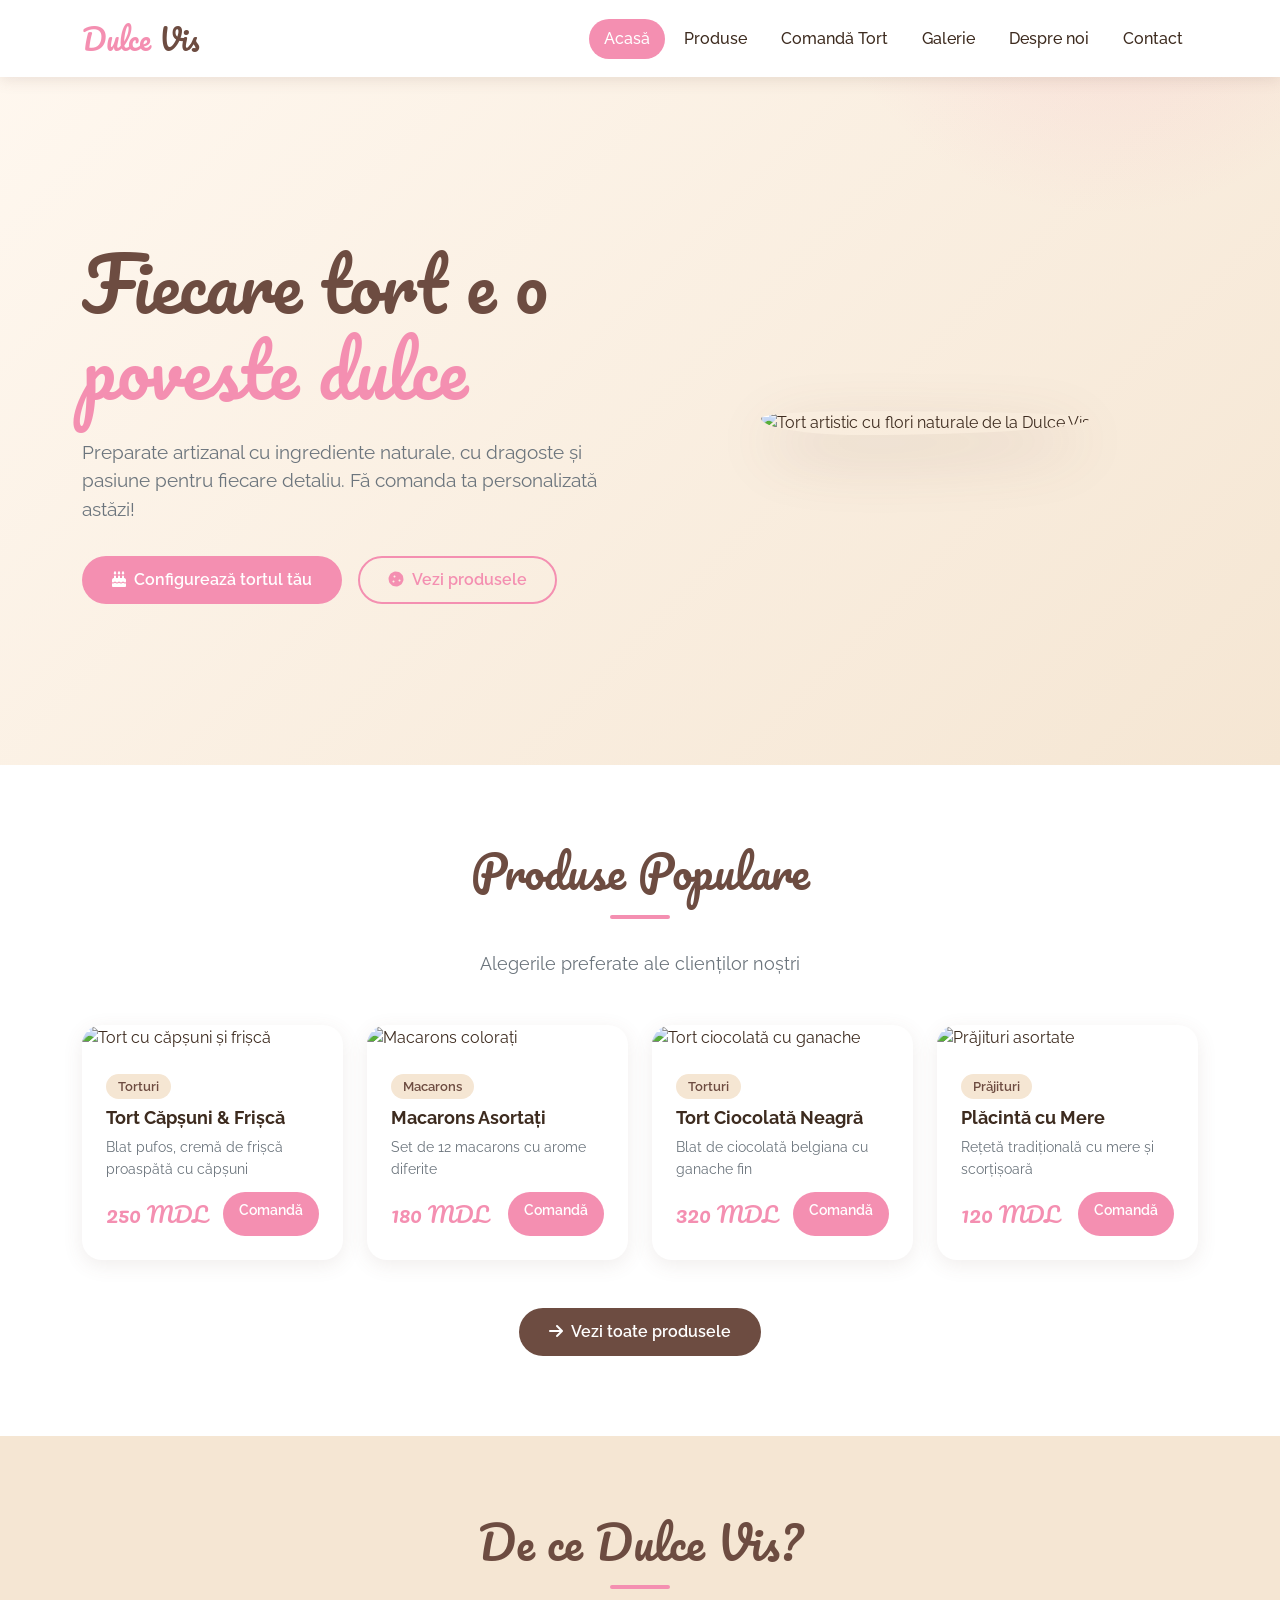
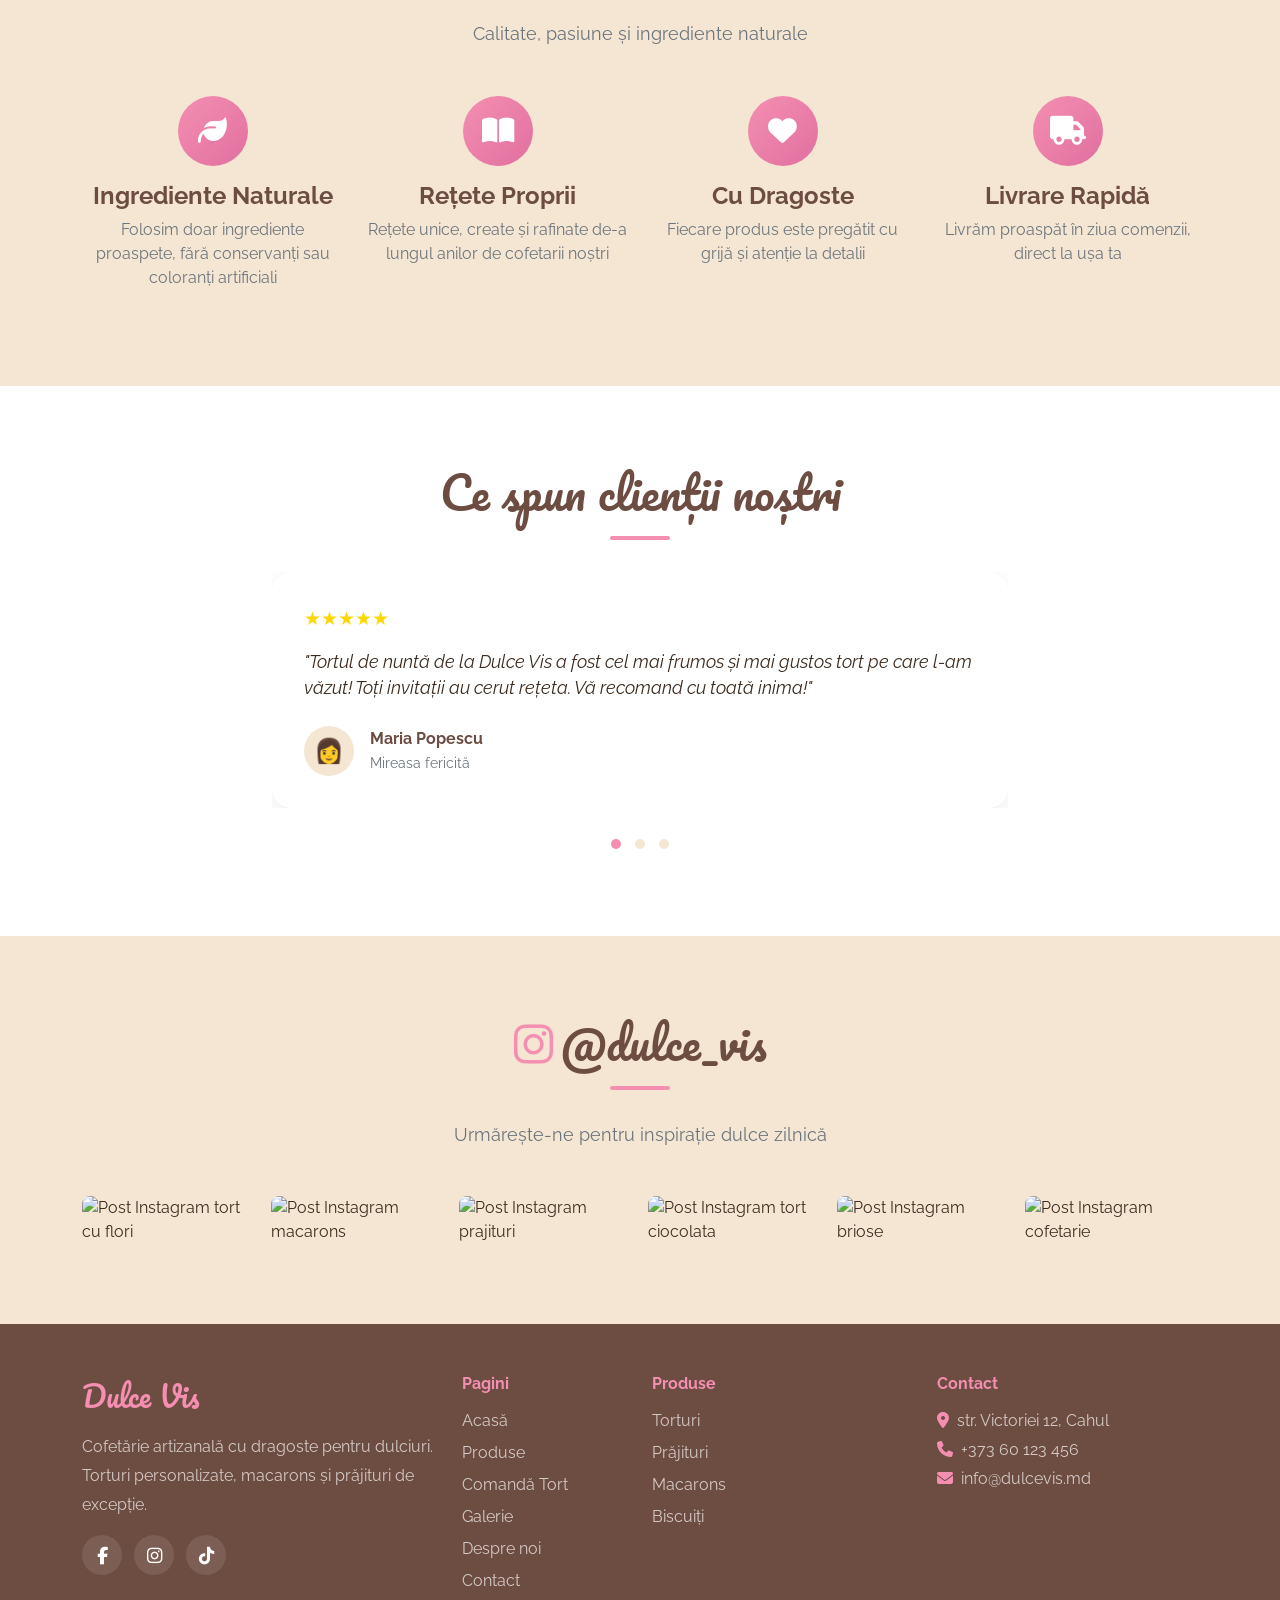
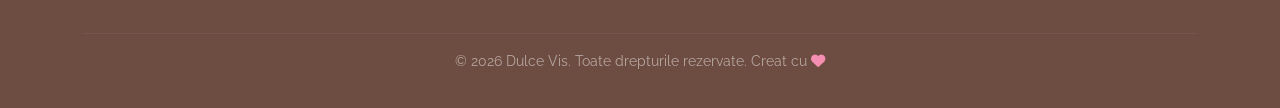
==== index.html @ ac80c75c "Add project files" ====
<!DOCTYPE html>
<html lang="ro">
<head>
  <meta charset="UTF-8">
  <meta name="viewport" content="width=device-width, initial-scale=1.0">
  <title>Dulce Vis – Cofetărie artizanală din inimă</title>
  <meta name="description" content="Dulce Vis – cofetărie artizanală cu torturi personalizate, prăjituri și deserturi delicioase. Comenzi online cu livrare.">
  <link href="https://cdn.jsdelivr.net/npm/bootstrap@5.3.0/dist/css/bootstrap.min.css" rel="stylesheet">
  <link href="https://cdnjs.cloudflare.com/ajax/libs/font-awesome/6.4.0/css/all.min.css" rel="stylesheet">
  <link href="css/style.css" rel="stylesheet">
</head>
<body>

<!-- NAVBAR -->
<nav class="navbar navbar-expand-lg fixed-top">
  <div class="container">
    <a class="navbar-brand" href="index.html">Dulce <span>Vis</span></a>
    <button class="navbar-toggler" type="button" data-bs-toggle="collapse" data-bs-target="#navMenu" aria-label="Meniu">
      <span class="navbar-toggler-icon"></span>
    </button>
    <div class="collapse navbar-collapse" id="navMenu">
      <ul class="navbar-nav ms-auto gap-1">
        <li class="nav-item"><a class="nav-link" href="index.html">Acasă</a></li>
        <li class="nav-item"><a class="nav-link" href="products.html">Produse</a></li>
        <li class="nav-item"><a class="nav-link" href="custom-cake.html">Comandă Tort</a></li>
        <li class="nav-item"><a class="nav-link" href="gallery.html">Galerie</a></li>
        <li class="nav-item"><a class="nav-link" href="about.html">Despre noi</a></li>
        <li class="nav-item"><a class="nav-link" href="contact.html">Contact</a></li>
      </ul>
    </div>
  </div>
</nav>

<!-- HERO -->
<section class="hero" style="padding-top: 80px;">
  <div class="container">
    <div class="row align-items-center">
      <div class="col-lg-6">
        <h1 class="hero-title">Fiecare tort e o <span>poveste dulce</span></h1>
        <p class="hero-subtitle">Preparate artizanal cu ingrediente naturale, cu dragoste și pasiune pentru fiecare detaliu. Fă comanda ta personalizată astăzi!</p>
        <div class="d-flex flex-wrap gap-3">
          <a href="custom-cake.html" class="btn-roz">
            <i class="fas fa-birthday-cake me-2"></i>Configurează tortul tău
          </a>
          <a href="products.html" class="btn-outline-roz">
            <i class="fas fa-cookie me-2"></i>Vezi produsele
          </a>
        </div>
      </div>
      <div class="col-lg-6 text-center mt-5 mt-lg-0">
        <img src="https://images.unsplash.com/photo-1565958011703-44f9829ba187?w=500&q=80" 
             alt="Tort artistic cu flori naturale de la Dulce Vis" 
             class="hero-img">
      </div>
    </div>
  </div>
</section>

<!-- PRODUSE POPULARE -->
<section class="section section-bg">
  <div class="container">
    <div class="text-center">
      <h2 class="section-title">Produse Populare</h2>
      <div class="divider"></div>
      <p class="section-subtitle">Alegerile preferate ale clienților noștri</p>
    </div>
    <div class="row g-4">
      <div class="col-sm-6 col-lg-3">
        <div class="card-produs">
          <img src="https://images.unsplash.com/photo-1606983340126-99ab4feaa64a?w=400&q=80" alt="Tort cu căpșuni și frișcă">
          <div class="card-body">
            <span class="categorie">Torturi</span>
            <h3 style="font-size:1.1rem; font-weight:700; margin-bottom:8px;">Tort Căpșuni & Frișcă</h3>
            <p style="color:var(--gri); font-size:0.9rem; margin-bottom:12px;">Blat pufos, cremă de frișcă proaspătă cu căpșuni</p>
            <div class="d-flex justify-content-between align-items-center">
              <span class="pret">250 MDL</span>
              <a href="custom-cake.html" class="btn-roz" style="padding:8px 16px; font-size:0.85rem;">Comandă</a>
            </div>
          </div>
        </div>
      </div>
      <div class="col-sm-6 col-lg-3">
        <div class="card-produs">
          <img src="https://images.unsplash.com/photo-1558636508-e0db3814bd1d?w=400&q=80" alt="Macarons colorați">
          <div class="card-body">
            <span class="categorie">Macarons</span>
            <h3 style="font-size:1.1rem; font-weight:700; margin-bottom:8px;">Macarons Asortați</h3>
            <p style="color:var(--gri); font-size:0.9rem; margin-bottom:12px;">Set de 12 macarons cu arome diferite</p>
            <div class="d-flex justify-content-between align-items-center">
              <span class="pret">180 MDL</span>
              <a href="products.html" class="btn-roz" style="padding:8px 16px; font-size:0.85rem;">Comandă</a>
            </div>
          </div>
        </div>
      </div>
      <div class="col-sm-6 col-lg-3">
        <div class="card-produs">
          <img src="https://images.unsplash.com/photo-1578985545062-69928b1d9587?w=400&q=80" alt="Tort ciocolată cu ganache">
          <div class="card-body">
            <span class="categorie">Torturi</span>
            <h3 style="font-size:1.1rem; font-weight:700; margin-bottom:8px;">Tort Ciocolată Neagră</h3>
            <p style="color:var(--gri); font-size:0.9rem; margin-bottom:12px;">Blat de ciocolată belgiana cu ganache fin</p>
            <div class="d-flex justify-content-between align-items-center">
              <span class="pret">320 MDL</span>
              <a href="custom-cake.html" class="btn-roz" style="padding:8px 16px; font-size:0.85rem;">Comandă</a>
            </div>
          </div>
        </div>
      </div>
      <div class="col-sm-6 col-lg-3">
        <div class="card-produs">
          <img src="https://images.unsplash.com/photo-1571115177098-24ec42ed204d?w=400&q=80" alt="Prăjituri asortate">
          <div class="card-body">
            <span class="categorie">Prăjituri</span>
            <h3 style="font-size:1.1rem; font-weight:700; margin-bottom:8px;">Plăcintă cu Mere</h3>
            <p style="color:var(--gri); font-size:0.9rem; margin-bottom:12px;">Rețetă tradițională cu mere și scorțișoară</p>
            <div class="d-flex justify-content-between align-items-center">
              <span class="pret">120 MDL</span>
              <a href="products.html" class="btn-roz" style="padding:8px 16px; font-size:0.85rem;">Comandă</a>
            </div>
          </div>
        </div>
      </div>
    </div>
    <div class="text-center mt-5">
      <a href="products.html" class="btn-maro">
        <i class="fas fa-arrow-right me-2"></i>Vezi toate produsele
      </a>
    </div>
  </div>
</section>

<!-- DE CE DULCE VIS -->
<section class="section section-bg2">
  <div class="container">
    <div class="text-center">
      <h2 class="section-title">De ce Dulce Vis?</h2>
      <div class="divider"></div>
      <p class="section-subtitle">Calitate, pasiune și ingrediente naturale</p>
    </div>
    <div class="row g-4 text-center">
      <div class="col-sm-6 col-lg-3">
        <div class="avantaj-icon"><i class="fas fa-leaf"></i></div>
        <h4 style="font-weight:700; color:var(--maro);">Ingrediente Naturale</h4>
        <p style="color:var(--gri);">Folosim doar ingrediente proaspete, fără conservanți sau coloranți artificiali</p>
      </div>
      <div class="col-sm-6 col-lg-3">
        <div class="avantaj-icon"><i class="fas fa-book-open"></i></div>
        <h4 style="font-weight:700; color:var(--maro);">Rețete Proprii</h4>
        <p style="color:var(--gri);">Rețete unice, create și rafinate de-a lungul anilor de cofetarii noștri</p>
      </div>
      <div class="col-sm-6 col-lg-3">
        <div class="avantaj-icon"><i class="fas fa-heart"></i></div>
        <h4 style="font-weight:700; color:var(--maro);">Cu Dragoste</h4>
        <p style="color:var(--gri);">Fiecare produs este pregătit cu grijă și atenție la detalii</p>
      </div>
      <div class="col-sm-6 col-lg-3">
        <div class="avantaj-icon"><i class="fas fa-truck"></i></div>
        <h4 style="font-weight:700; color:var(--maro);">Livrare Rapidă</h4>
        <p style="color:var(--gri);">Livrăm proaspăt în ziua comenzii, direct la ușa ta</p>
      </div>
    </div>
  </div>
</section>

<!-- RECENZII -->
<section class="section section-bg">
  <div class="container">
    <div class="text-center">
      <h2 class="section-title">Ce spun clienții noștri</h2>
      <div class="divider"></div>
    </div>
    <div class="row justify-content-center">
      <div class="col-lg-8">
        <div class="slider-testimoniale">
          <div class="testimonial-card activ">
            <div class="testimonial-stars">★★★★★</div>
            <p style="font-size:1.1rem; font-style:italic; margin-bottom:1.5rem; color:var(--text);">"Tortul de nuntă de la Dulce Vis a fost cel mai frumos și mai gustos tort pe care l-am văzut! Toți invitații au cerut rețeta. Vă recomand cu toată inima!"</p>
            <div class="d-flex align-items-center">
              <div class="testimonial-avatar">👩</div>
              <div>
                <strong style="color:var(--maro);">Maria Popescu</strong><br>
                <small style="color:var(--gri);">Mireasa fericită</small>
              </div>
            </div>
          </div>
          <div class="testimonial-card">
            <div class="testimonial-stars">★★★★★</div>
            <p style="font-size:1.1rem; font-style:italic; margin-bottom:1.5rem; color:var(--text);">"Macarons-urile sunt absolut divine! Le comand în fiecare săptămână. Calitatea este constantă și impecabilă."</p>
            <div class="d-flex align-items-center">
              <div class="testimonial-avatar">👨</div>
              <div>
                <strong style="color:var(--maro);">Alexandru Ionescu</strong><br>
                <small style="color:var(--gri);">Client fidel din 2020</small>
              </div>
            </div>
          </div>
          <div class="testimonial-card">
            <div class="testimonial-stars">★★★★★</div>
            <p style="font-size:1.1rem; font-style:italic; margin-bottom:1.5rem; color:var(--text);">"Am comandat un tort personalizat pentru ziua copilului meu. A ieșit exact cum am visat! Copilul a fost extaziat, iar gustul a fost minunat."</p>
            <div class="d-flex align-items-center">
              <div class="testimonial-avatar">👩</div>
              <div>
                <strong style="color:var(--maro);">Elena Dănilă</strong><br>
                <small style="color:var(--gri);">Mamă mulțumită</small>
              </div>
            </div>
          </div>
        </div>
        <div class="slider-dots">
          <span class="dot activ"></span>
          <span class="dot"></span>
          <span class="dot"></span>
        </div>
      </div>
    </div>
  </div>
</section>

<!-- INSTAGRAM / IMAGINI RECENTE -->
<section class="section section-bg2">
  <div class="container">
    <div class="text-center mb-4">
      <h2 class="section-title"><i class="fab fa-instagram me-2" style="color:var(--roz)"></i>@dulce_vis</h2>
      <div class="divider"></div>
      <p class="section-subtitle">Urmărește-ne pentru inspirație dulce zilnică</p>
    </div>
    <div class="row g-3">
      <div class="col-6 col-md-4 col-lg-2">
        <img src="https://images.unsplash.com/photo-1464349095431-e9a21285b5f3?w=200&q=80" alt="Post Instagram tort cu flori" class="img-fluid rounded-3" style="height:150px; width:100%; object-fit:cover;">
      </div>
      <div class="col-6 col-md-4 col-lg-2">
        <img src="https://images.unsplash.com/photo-1486427944299-d1955d23e34d?w=200&q=80" alt="Post Instagram macarons" class="img-fluid rounded-3" style="height:150px; width:100%; object-fit:cover;">
      </div>
      <div class="col-6 col-md-4 col-lg-2">
        <img src="https://images.unsplash.com/photo-1551024601-bec78aea704b?w=200&q=80" alt="Post Instagram prajituri" class="img-fluid rounded-3" style="height:150px; width:100%; object-fit:cover;">
      </div>
      <div class="col-6 col-md-4 col-lg-2">
        <img src="https://images.unsplash.com/photo-1563729784474-d77dbb933a9e?w=200&q=80" alt="Post Instagram tort ciocolata" class="img-fluid rounded-3" style="height:150px; width:100%; object-fit:cover;">
      </div>
      <div class="col-6 col-md-4 col-lg-2">
        <img src="https://images.unsplash.com/photo-1587668178277-295251f900ce?w=200&q=80" alt="Post Instagram briose" class="img-fluid rounded-3" style="height:150px; width:100%; object-fit:cover;">
      </div>
      <div class="col-6 col-md-4 col-lg-2">
        <img src="https://images.unsplash.com/photo-1556909114-f6e7ad7d3136?w=200&q=80" alt="Post Instagram cofetarie" class="img-fluid rounded-3" style="height:150px; width:100%; object-fit:cover;">
      </div>
    </div>
  </div>
</section>

<!-- FOOTER -->
<footer>
  <div class="container">
    <div class="row g-4 mb-4">
      <div class="col-lg-4">
        <div class="footer-brand mb-3">Dulce Vis</div>
        <p style="color:rgba(255,255,255,0.7); line-height:1.8;">Cofetărie artizanală cu dragoste pentru dulciuri. Torturi personalizate, macarons și prăjituri de excepție.</p>
        <div class="mt-3">
          <a href="#" class="social-icon" aria-label="Facebook"><i class="fab fa-facebook-f"></i></a>
          <a href="#" class="social-icon" aria-label="Instagram"><i class="fab fa-instagram"></i></a>
          <a href="#" class="social-icon" aria-label="TikTok"><i class="fab fa-tiktok"></i></a>
        </div>
      </div>
      <div class="col-sm-6 col-lg-2">
        <h6 style="font-weight:700; margin-bottom:1rem; color:var(--roz);">Pagini</h6>
        <ul style="list-style:none; padding:0;">
          <li class="mb-2"><a href="index.html">Acasă</a></li>
          <li class="mb-2"><a href="products.html">Produse</a></li>
          <li class="mb-2"><a href="custom-cake.html">Comandă Tort</a></li>
          <li class="mb-2"><a href="gallery.html">Galerie</a></li>
          <li class="mb-2"><a href="about.html">Despre noi</a></li>
          <li class="mb-2"><a href="contact.html">Contact</a></li>
        </ul>
      </div>
      <div class="col-sm-6 col-lg-3">
        <h6 style="font-weight:700; margin-bottom:1rem; color:var(--roz);">Produse</h6>
        <ul style="list-style:none; padding:0;">
          <li class="mb-2"><a href="products.html">Torturi</a></li>
          <li class="mb-2"><a href="products.html">Prăjituri</a></li>
          <li class="mb-2"><a href="products.html">Macarons</a></li>
          <li class="mb-2"><a href="products.html">Biscuiți</a></li>
        </ul>
      </div>
      <div class="col-lg-3">
        <h6 style="font-weight:700; margin-bottom:1rem; color:var(--roz);">Contact</h6>
        <p style="color:rgba(255,255,255,0.7);">
          <i class="fas fa-map-marker-alt me-2" style="color:var(--roz)"></i>str. Victoriei 12, Cahul<br>
          <i class="fas fa-phone me-2 mt-2" style="color:var(--roz)"></i>+373 60 123 456<br>
          <i class="fas fa-envelope me-2 mt-2" style="color:var(--roz)"></i>info@dulcevis.md
        </p>
      </div>
    </div>
    <hr style="border-color:rgba(255,255,255,0.2);">
    <p class="text-center" style="color:rgba(255,255,255,0.5); font-size:0.9rem;">
      © 2026 Dulce Vis. Toate drepturile rezervate. Creat cu <i class="fas fa-heart" style="color:var(--roz)"></i>
    </p>
  </div>
</footer>

<button id="backToTop" aria-label="Înapoi sus"><i class="fas fa-chevron-up"></i></button>

<script src="https://cdn.jsdelivr.net/npm/bootstrap@5.3.0/dist/js/bootstrap.bundle.min.js" defer></script>
<script src="js/main.js" defer></script>
</body>
</html>
---- css/style.css ----
/* ===== DULCE VIS - Stiluri principale ===== */
@import url('https://fonts.googleapis.com/css2?family=Pacifico&family=Raleway:wght@300;400;500;600;700&display=swap');

:root {
  --roz: #F48FB1;
  --roz-inchis: #e16fa0;
  --maro: #6D4C41;
  --crem: #FFF8F0;
  --crem-inchis: #F5E6D3;
  --text: #3D2B1F;
  --alb: #ffffff;
  --gri: #6c757d;
}

* { margin: 0; padding: 0; box-sizing: border-box; }

html { scroll-behavior: smooth; }

body {
  font-family: 'Raleway', sans-serif;
  background: var(--crem);
  color: var(--text);
  font-size: 16px;
}

/* ===== NAVBAR ===== */
.navbar {
  background: var(--alb) !important;
  box-shadow: 0 2px 15px rgba(109,76,65,0.15);
  padding: 12px 0;
}

.navbar-brand {
  font-family: 'Pacifico', cursive;
  font-size: 1.8rem;
  color: var(--roz) !important;
}

.navbar-brand span { color: var(--maro); }

.nav-link {
  font-weight: 500;
  color: var(--text) !important;
  padding: 8px 15px !important;
  border-radius: 20px;
  transition: all 0.3s;
}

.nav-link:hover, .nav-link.active {
  background: var(--roz);
  color: var(--alb) !important;
}

.navbar-toggler { border-color: var(--roz); }
.navbar-toggler-icon { background-image: url("data:image/svg+xml,%3csvg xmlns='http://www.w3.org/2000/svg' viewBox='0 0 30 30'%3e%3cpath stroke='%23F48FB1' stroke-linecap='round' stroke-miterlimit='10' stroke-width='2' d='M4 7h22M4 15h22M4 23h22'/%3e%3c/svg%3e"); }

/* ===== HERO ===== */
.hero {
  background: linear-gradient(135deg, var(--crem) 0%, var(--crem-inchis) 100%);
  min-height: 85vh;
  display: flex;
  align-items: center;
  position: relative;
  overflow: hidden;
}

.hero::before {
  content: '';
  position: absolute;
  top: -50%;
  right: -10%;
  width: 600px;
  height: 600px;
  background: radial-gradient(circle, rgba(244,143,177,0.2) 0%, transparent 70%);
  border-radius: 50%;
}

.hero-title {
  font-family: 'Pacifico', cursive;
  font-size: clamp(2.5rem, 6vw, 4.5rem);
  color: var(--maro);
  line-height: 1.2;
}

.hero-title span { color: var(--roz); }

.hero-subtitle {
  font-size: 1.2rem;
  color: var(--gri);
  margin: 1.5rem 0 2rem;
  font-weight: 400;
}

.hero-img {
  width: 100%;
  max-width: 500px;
  border-radius: 30% 70% 70% 30% / 30% 30% 70% 70%;
  box-shadow: 0 20px 60px rgba(109,76,65,0.2);
  object-fit: cover;
  height: 420px;
}

/* ===== BUTOANE ===== */
.btn-roz {
  background: var(--roz);
  color: var(--alb);
  border: none;
  padding: 12px 30px;
  border-radius: 30px;
  font-weight: 600;
  font-size: 1rem;
  transition: all 0.3s;
  display: inline-block;
  text-decoration: none;
  min-width: 44px;
  min-height: 44px;
}

.btn-roz:hover {
  background: var(--roz-inchis);
  color: var(--alb);
  transform: translateY(-2px);
  box-shadow: 0 8px 25px rgba(244,143,177,0.4);
}

.btn-maro {
  background: var(--maro);
  color: var(--alb);
  border: none;
  padding: 12px 30px;
  border-radius: 30px;
  font-weight: 600;
  transition: all 0.3s;
  display: inline-block;
  text-decoration: none;
  min-width: 44px;
  min-height: 44px;
}

.btn-maro:hover {
  background: #5D3F35;
  color: var(--alb);
  transform: translateY(-2px);
}

.btn-outline-roz {
  border: 2px solid var(--roz);
  color: var(--roz);
  background: transparent;
  padding: 10px 28px;
  border-radius: 30px;
  font-weight: 600;
  transition: all 0.3s;
  display: inline-block;
  text-decoration: none;
  min-width: 44px;
  min-height: 44px;
}

.btn-outline-roz:hover {
  background: var(--roz);
  color: var(--alb);
}

/* ===== SECTIUNI ===== */
.section { padding: 80px 0; }
.section-bg { background: var(--alb); }
.section-bg2 { background: var(--crem-inchis); }

.section-title {
  font-family: 'Pacifico', cursive;
  font-size: clamp(1.8rem, 4vw, 2.8rem);
  color: var(--maro);
  margin-bottom: 1rem;
}

.section-subtitle {
  color: var(--gri);
  font-size: 1.1rem;
  margin-bottom: 3rem;
}

.divider {
  width: 60px;
  height: 4px;
  background: var(--roz);
  border-radius: 2px;
  margin: 1rem auto 2rem;
}

/* ===== CARDURI PRODUSE ===== */
.card-produs {
  background: var(--alb);
  border-radius: 20px;
  overflow: hidden;
  box-shadow: 0 5px 20px rgba(109,76,65,0.1);
  transition: all 0.3s;
  height: 100%;
}

.card-produs:hover {
  transform: translateY(-8px);
  box-shadow: 0 15px 40px rgba(109,76,65,0.2);
}

.card-produs img {
  width: 100%;
  height: 220px;
  object-fit: cover;
}

.card-produs .card-body { padding: 1.5rem; }

.card-produs .pret {
  font-family: 'Pacifico', cursive;
  font-size: 1.4rem;
  color: var(--roz);
}

.card-produs .categorie {
  display: inline-block;
  background: var(--crem-inchis);
  color: var(--maro);
  padding: 3px 12px;
  border-radius: 20px;
  font-size: 0.8rem;
  font-weight: 600;
  margin-bottom: 8px;
}

/* ===== AVANTAJE ===== */
.avantaj-icon {
  width: 70px;
  height: 70px;
  background: linear-gradient(135deg, var(--roz), var(--roz-inchis));
  border-radius: 50%;
  display: flex;
  align-items: center;
  justify-content: center;
  font-size: 1.8rem;
  color: var(--alb);
  margin: 0 auto 1rem;
}

/* ===== TESTIMONIALE SLIDER ===== */
.slider-testimoniale { position: relative; overflow: hidden; }

.testimonial-card {
  background: var(--alb);
  border-radius: 20px;
  padding: 2rem;
  box-shadow: 0 5px 20px rgba(109,76,65,0.1);
  display: none;
}

.testimonial-card.activ { display: block; animation: fadeIn 0.5s ease; }

@keyframes fadeIn { from { opacity: 0; transform: translateY(10px); } to { opacity: 1; transform: translateY(0); } }

.testimonial-stars { color: #FFD700; font-size: 1.2rem; margin-bottom: 1rem; }

.testimonial-avatar {
  width: 50px;
  height: 50px;
  border-radius: 50%;
  background: var(--crem-inchis);
  display: flex;
  align-items: center;
  justify-content: center;
  font-size: 1.5rem;
  margin-right: 1rem;
}

.slider-dots { text-align: center; margin-top: 1.5rem; }

.dot {
  display: inline-block;
  width: 10px;
  height: 10px;
  border-radius: 50%;
  background: var(--crem-inchis);
  margin: 0 5px;
  cursor: pointer;
  transition: background 0.3s;
}

.dot.activ { background: var(--roz); }

/* ===== FOOTER ===== */
footer {
  background: var(--maro);
  color: var(--alb);
  padding: 50px 0 20px;
}

footer a { color: rgba(255,255,255,0.7); text-decoration: none; transition: color 0.3s; }
footer a:hover { color: var(--roz); }

.footer-brand {
  font-family: 'Pacifico', cursive;
  font-size: 1.8rem;
  color: var(--roz);
}

.social-icon {
  display: inline-flex;
  align-items: center;
  justify-content: center;
  width: 40px;
  height: 40px;
  border-radius: 50%;
  background: rgba(255,255,255,0.1);
  color: var(--alb);
  font-size: 1.1rem;
  margin-right: 8px;
  transition: all 0.3s;
  text-decoration: none;
}

.social-icon:hover { background: var(--roz); color: var(--alb); }

/* ===== BACK TO TOP ===== */
#backToTop {
  position: fixed;
  bottom: 30px;
  right: 30px;
  width: 50px;
  height: 50px;
  background: var(--roz);
  color: var(--alb);
  border: none;
  border-radius: 50%;
  font-size: 1.2rem;
  cursor: pointer;
  display: none;
  z-index: 1000;
  transition: all 0.3s;
  box-shadow: 0 5px 15px rgba(244,143,177,0.4);
}

#backToTop:hover { background: var(--roz-inchis); transform: translateY(-3px); }
#backToTop.vizibil { display: flex; align-items: center; justify-content: center; }

/* ===== FILTRU PRODUSE ===== */
.filtru-btn {
  background: var(--crem-inchis);
  color: var(--text);
  border: none;
  padding: 8px 20px;
  border-radius: 25px;
  font-weight: 600;
  cursor: pointer;
  transition: all 0.3s;
  font-family: 'Raleway', sans-serif;
  font-size: 0.9rem;
  min-height: 44px;
}

.filtru-btn:hover, .filtru-btn.activ {
  background: var(--roz);
  color: var(--alb);
}

/* ===== CONFIGURATOR TORT ===== */
.config-optiune {
  border: 2px solid var(--crem-inchis);
  border-radius: 12px;
  padding: 12px 18px;
  cursor: pointer;
  transition: all 0.3s;
  background: var(--alb);
  font-weight: 500;
}

.config-optiune:hover { border-color: var(--roz); }
.config-optiune.selectat { border-color: var(--roz); background: rgba(244,143,177,0.1); color: var(--maro); }

.pret-total-box {
  background: linear-gradient(135deg, var(--maro), #8D6E63);
  color: var(--alb);
  border-radius: 20px;
  padding: 2rem;
  text-align: center;
}

.pret-total-num {
  font-family: 'Pacifico', cursive;
  font-size: 3rem;
  color: var(--roz);
}

/* ===== GALERIE ===== */
.galerie-grid {
  columns: 3;
  column-gap: 15px;
}

.galerie-item {
  break-inside: avoid;
  margin-bottom: 15px;
  border-radius: 12px;
  overflow: hidden;
  cursor: pointer;
  position: relative;
}

.galerie-item img {
  width: 100%;
  display: block;
  transition: transform 0.3s;
}

.galerie-item:hover img { transform: scale(1.05); }

.galerie-overlay {
  position: absolute;
  inset: 0;
  background: rgba(109,76,65,0.5);
  display: flex;
  align-items: center;
  justify-content: center;
  opacity: 0;
  transition: opacity 0.3s;
}

.galerie-item:hover .galerie-overlay { opacity: 1; }

/* ===== LIGHTBOX ===== */
.lightbox {
  display: none;
  position: fixed;
  inset: 0;
  background: rgba(0,0,0,0.9);
  z-index: 9999;
  align-items: center;
  justify-content: center;
}

.lightbox.activ { display: flex; }
.lightbox img { max-width: 90vw; max-height: 90vh; border-radius: 8px; }
.lightbox-close {
  position: absolute;
  top: 20px;
  right: 30px;
  color: var(--alb);
  font-size: 2rem;
  cursor: pointer;
  background: none;
  border: none;
}

/* ===== COUNTER ANIMAT ===== */
.counter-box {
  text-align: center;
  padding: 2rem;
  background: var(--alb);
  border-radius: 20px;
  box-shadow: 0 5px 20px rgba(109,76,65,0.1);
}

.counter-num {
  font-family: 'Pacifico', cursive;
  font-size: 3rem;
  color: var(--roz);
  display: block;
}

/* ===== FORMULAR ===== */
.form-control, .form-select {
  border: 2px solid var(--crem-inchis);
  border-radius: 12px;
  padding: 12px 16px;
  font-family: 'Raleway', sans-serif;
  font-size: 1rem;
  transition: border-color 0.3s;
  background: var(--alb);
}

.form-control:focus, .form-select:focus {
  border-color: var(--roz);
  box-shadow: 0 0 0 3px rgba(244,143,177,0.2);
}

.form-control.is-invalid { border-color: #dc3545; }
.form-control.is-valid { border-color: #198754; }

.form-label { font-weight: 600; color: var(--maro); margin-bottom: 6px; }

/* ===== ECHIPA ===== */
.echipa-card {
  background: var(--alb);
  border-radius: 20px;
  padding: 2rem;
  text-align: center;
  box-shadow: 0 5px 20px rgba(109,76,65,0.1);
  transition: transform 0.3s;
}

.echipa-card:hover { transform: translateY(-5px); }

.echipa-avatar {
  width: 100px;
  height: 100px;
  border-radius: 50%;
  background: linear-gradient(135deg, var(--roz), var(--maro));
  display: flex;
  align-items: center;
  justify-content: center;
  font-size: 2.5rem;
  margin: 0 auto 1rem;
}

/* ===== PAS PROCES ===== */
.pas {
  display: flex;
  gap: 1.5rem;
  align-items: flex-start;
  margin-bottom: 2rem;
}

.pas-num {
  min-width: 50px;
  height: 50px;
  background: var(--roz);
  color: var(--alb);
  border-radius: 50%;
  display: flex;
  align-items: center;
  justify-content: center;
  font-family: 'Pacifico', cursive;
  font-size: 1.2rem;
  flex-shrink: 0;
}

/* ===== HARTA ===== */
.harta-container {
  border-radius: 20px;
  overflow: hidden;
  box-shadow: 0 5px 20px rgba(109,76,65,0.1);
  height: 350px;
}

.harta-container iframe { width: 100%; height: 100%; border: none; }

/* ===== PAGE HEADER ===== */
.page-header {
  background: linear-gradient(135deg, var(--maro), #8D6E63);
  color: var(--alb);
  padding: 80px 0 50px;
  text-align: center;
}

.page-header h1 {
  font-family: 'Pacifico', cursive;
  font-size: clamp(2rem, 5vw, 3.5rem);
  color: var(--alb);
}

.page-header p { color: rgba(255,255,255,0.8); font-size: 1.1rem; }

/* ===== ALERTE ===== */
.alerta-succes {
  background: rgba(25,135,84,0.1);
  border: 2px solid #198754;
  border-radius: 12px;
  padding: 1.5rem;
  color: #198754;
  font-weight: 600;
  text-align: center;
  display: none;
}

/* ===== RESPONSIVE ===== */
@media (max-width: 767px) {
  .hero { min-height: auto; padding: 100px 0 60px; }
  .hero-img { height: 280px; margin-top: 2rem; }
  .galerie-grid { columns: 2; }
  .section { padding: 50px 0; }
}

@media (min-width: 768px) and (max-width: 1199px) {
  .galerie-grid { columns: 2; }
}

@media (min-width: 1200px) {
  .galerie-grid { columns: 3; }
}
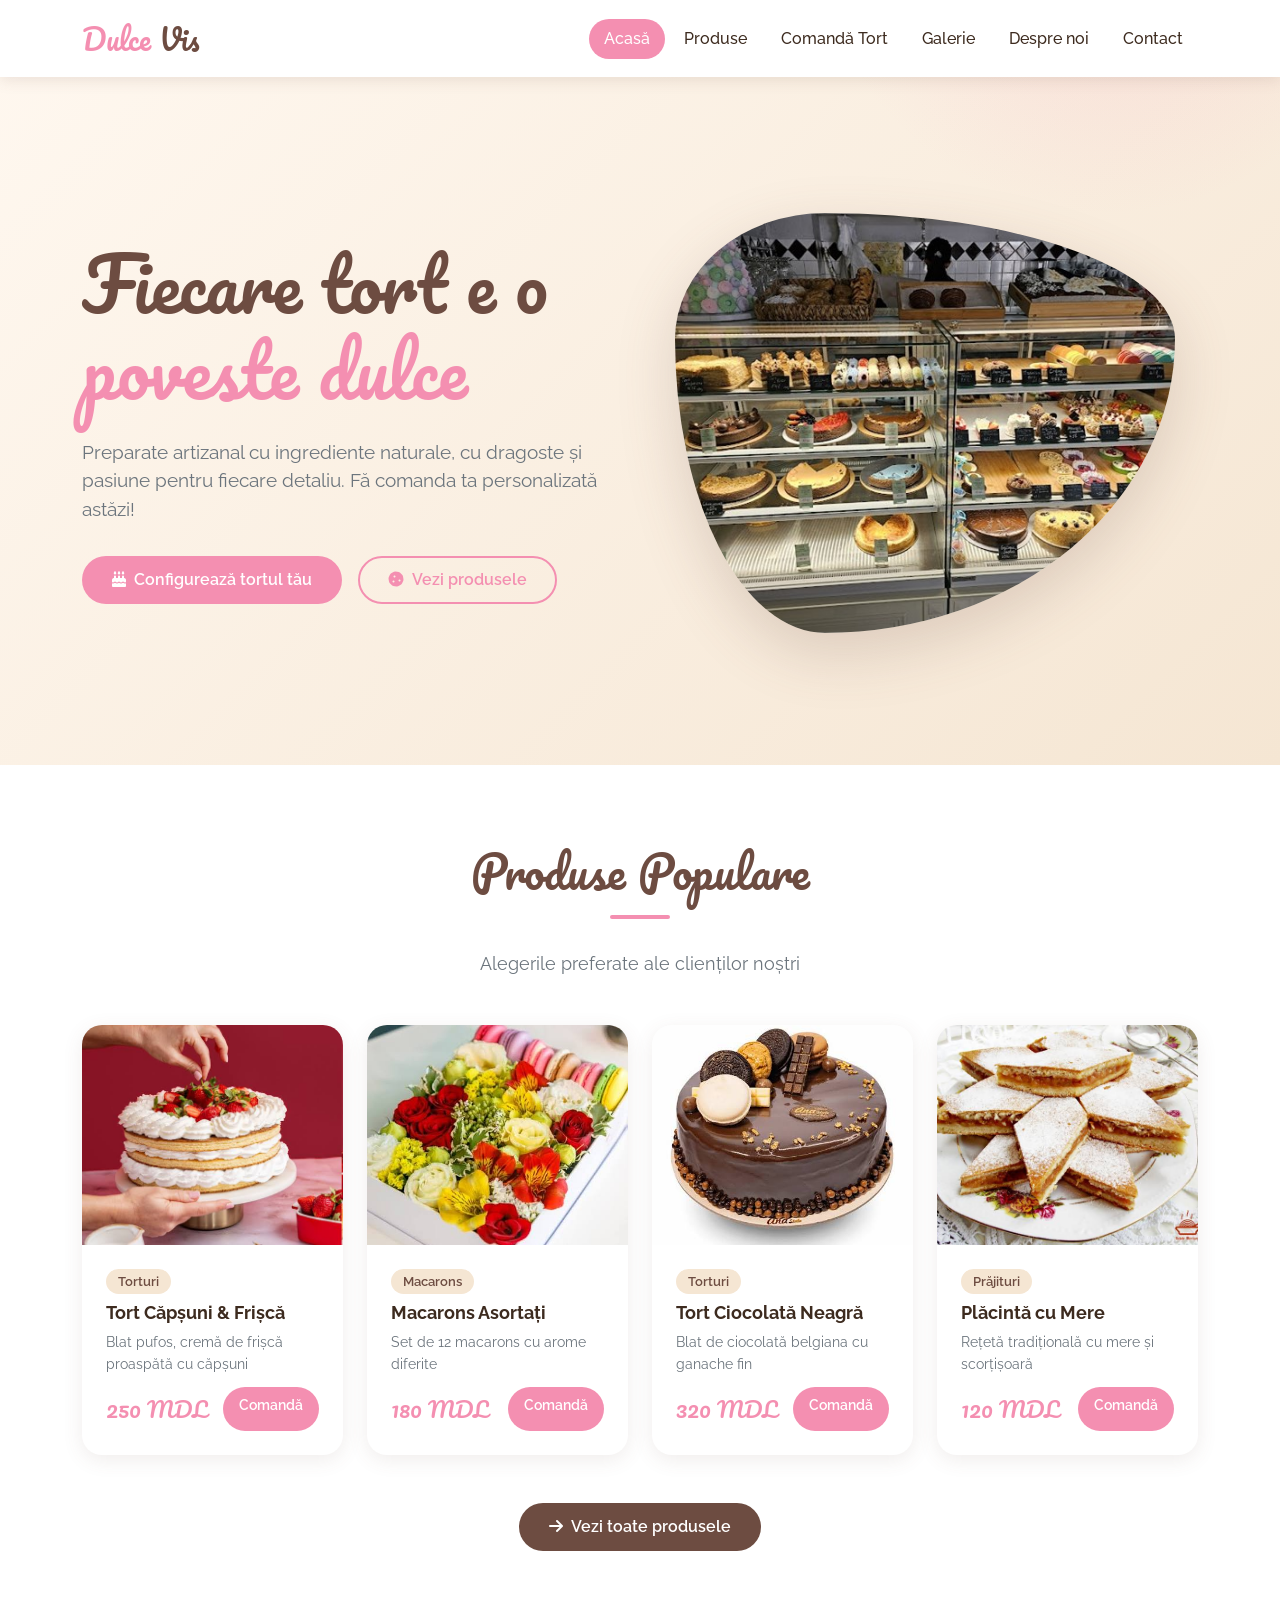
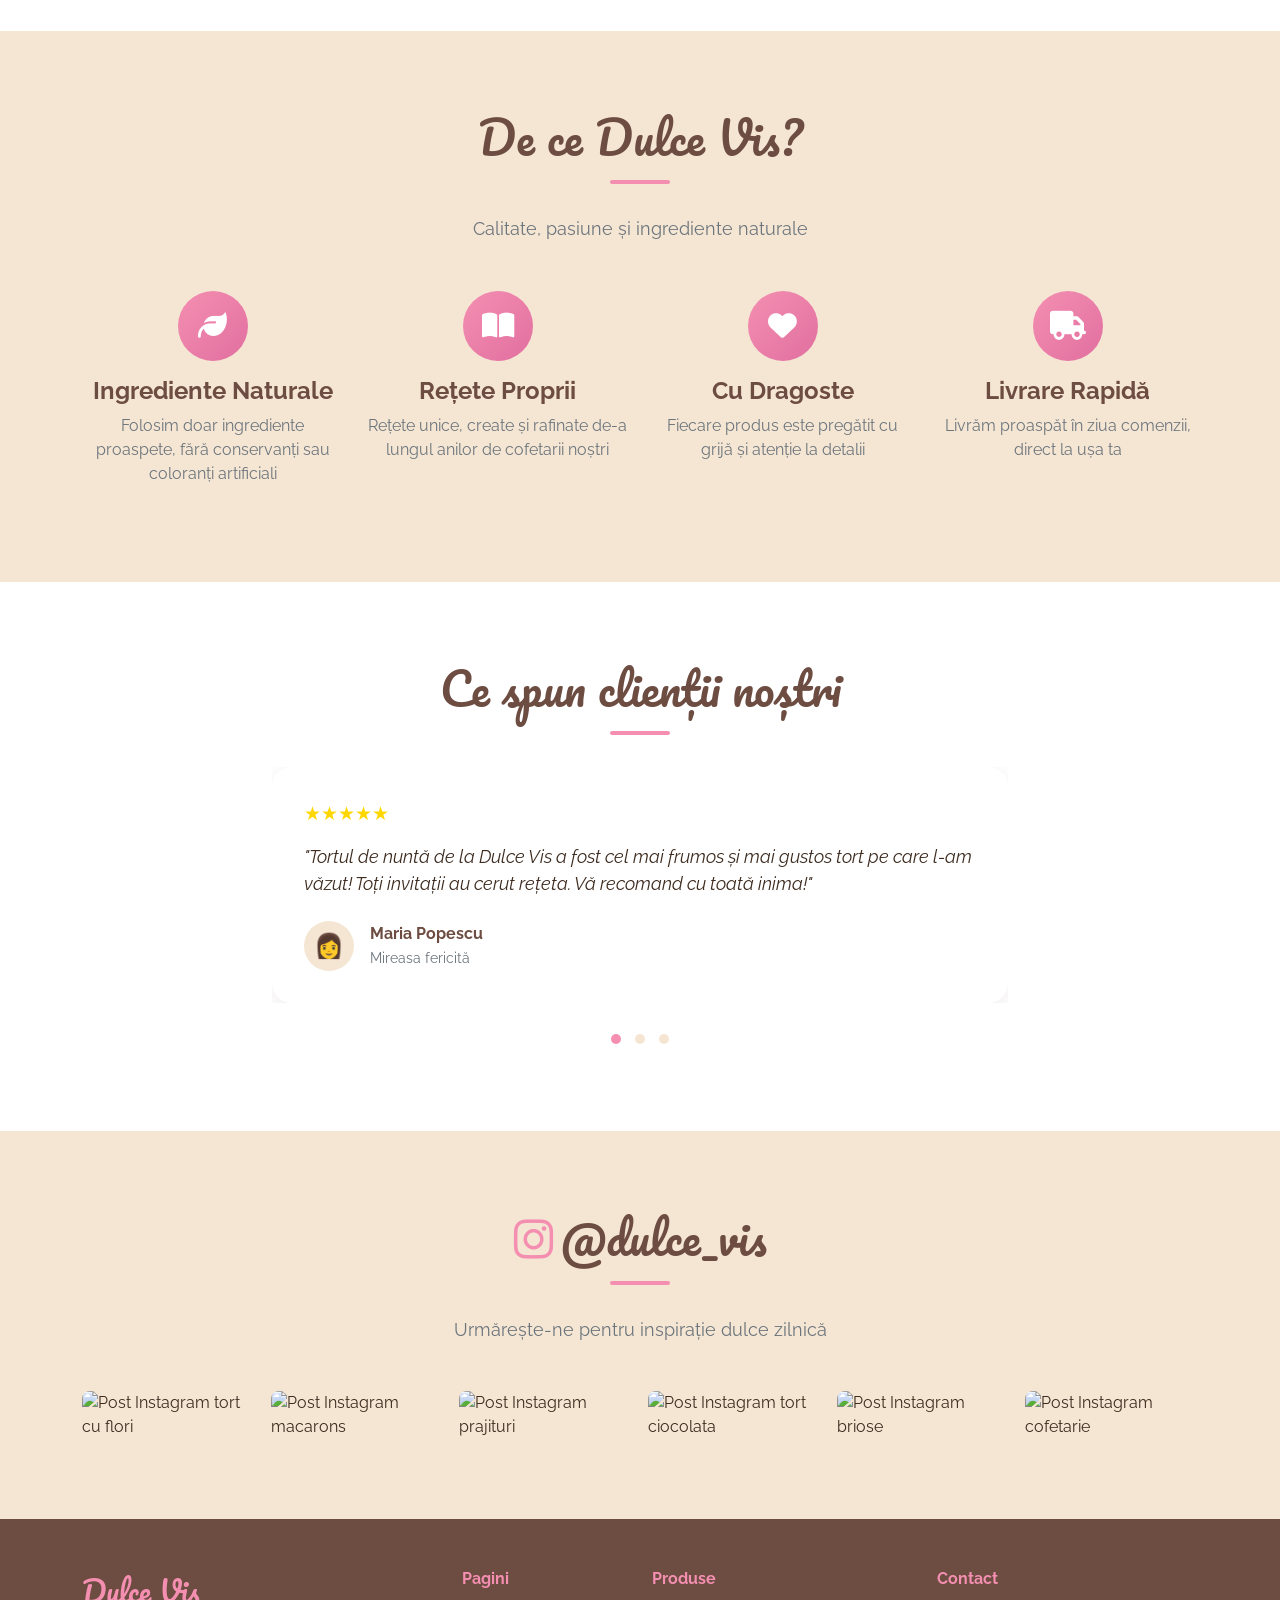
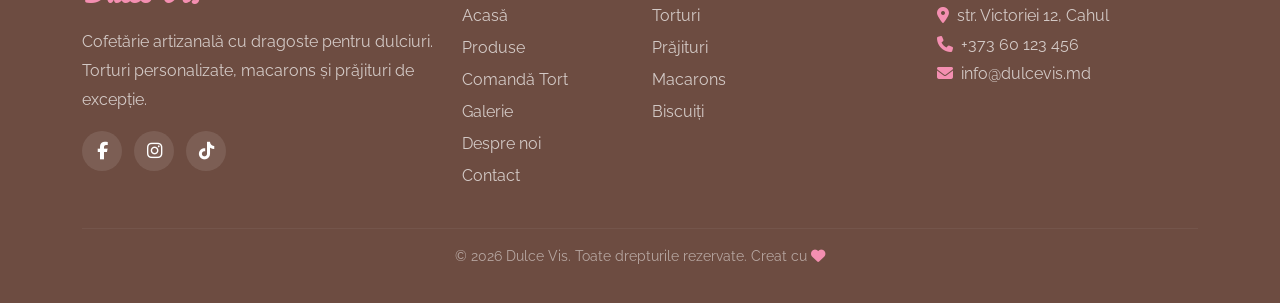
==== commit 9d617d94: "imagine" ====
--- a/index.html
+++ b/index.html
@@ -48,7 +48,7 @@
         </div>
       </div>
       <div class="col-lg-6 text-center mt-5 mt-lg-0">
-        <img src="https://images.unsplash.com/photo-1565958011703-44f9829ba187?w=500&q=80" 
+        <img src="./img/dulce_vis.jpg" 
              alt="Tort artistic cu flori naturale de la Dulce Vis" 
              class="hero-img">
       </div>
@@ -67,7 +67,7 @@
     <div class="row g-4">
       <div class="col-sm-6 col-lg-3">
         <div class="card-produs">
-          <img src="https://images.unsplash.com/photo-1606983340126-99ab4feaa64a?w=400&q=80" alt="Tort cu căpșuni și frișcă">
+          <img src="./img/capsuni_si_frisca.jpg" alt="Tort cu căpșuni și frișcă">
           <div class="card-body">
             <span class="categorie">Torturi</span>
             <h3 style="font-size:1.1rem; font-weight:700; margin-bottom:8px;">Tort Căpșuni & Frișcă</h3>
@@ -81,7 +81,7 @@
       </div>
       <div class="col-sm-6 col-lg-3">
         <div class="card-produs">
-          <img src="https://images.unsplash.com/photo-1558636508-e0db3814bd1d?w=400&q=80" alt="Macarons colorați">
+          <img src="./img/macarons_asortati.jpg" alt="Macarons asortați">
           <div class="card-body">
             <span class="categorie">Macarons</span>
             <h3 style="font-size:1.1rem; font-weight:700; margin-bottom:8px;">Macarons Asortați</h3>
@@ -95,7 +95,7 @@
       </div>
       <div class="col-sm-6 col-lg-3">
         <div class="card-produs">
-          <img src="https://images.unsplash.com/photo-1578985545062-69928b1d9587?w=400&q=80" alt="Tort ciocolată cu ganache">
+          <img src="./img/ciocolata_neagra.jpg" alt="Tort ciocolată neagră">
           <div class="card-body">
             <span class="categorie">Torturi</span>
             <h3 style="font-size:1.1rem; font-weight:700; margin-bottom:8px;">Tort Ciocolată Neagră</h3>
@@ -109,7 +109,7 @@
       </div>
       <div class="col-sm-6 col-lg-3">
         <div class="card-produs">
-          <img src="https://images.unsplash.com/photo-1571115177098-24ec42ed204d?w=400&q=80" alt="Prăjituri asortate">
+          <img src="./img/placinta_cu_mere.jpg" alt="Plăcintă cu mere">
           <div class="card-body">
             <span class="categorie">Prăjituri</span>
             <h3 style="font-size:1.1rem; font-weight:700; margin-bottom:8px;">Plăcintă cu Mere</h3>
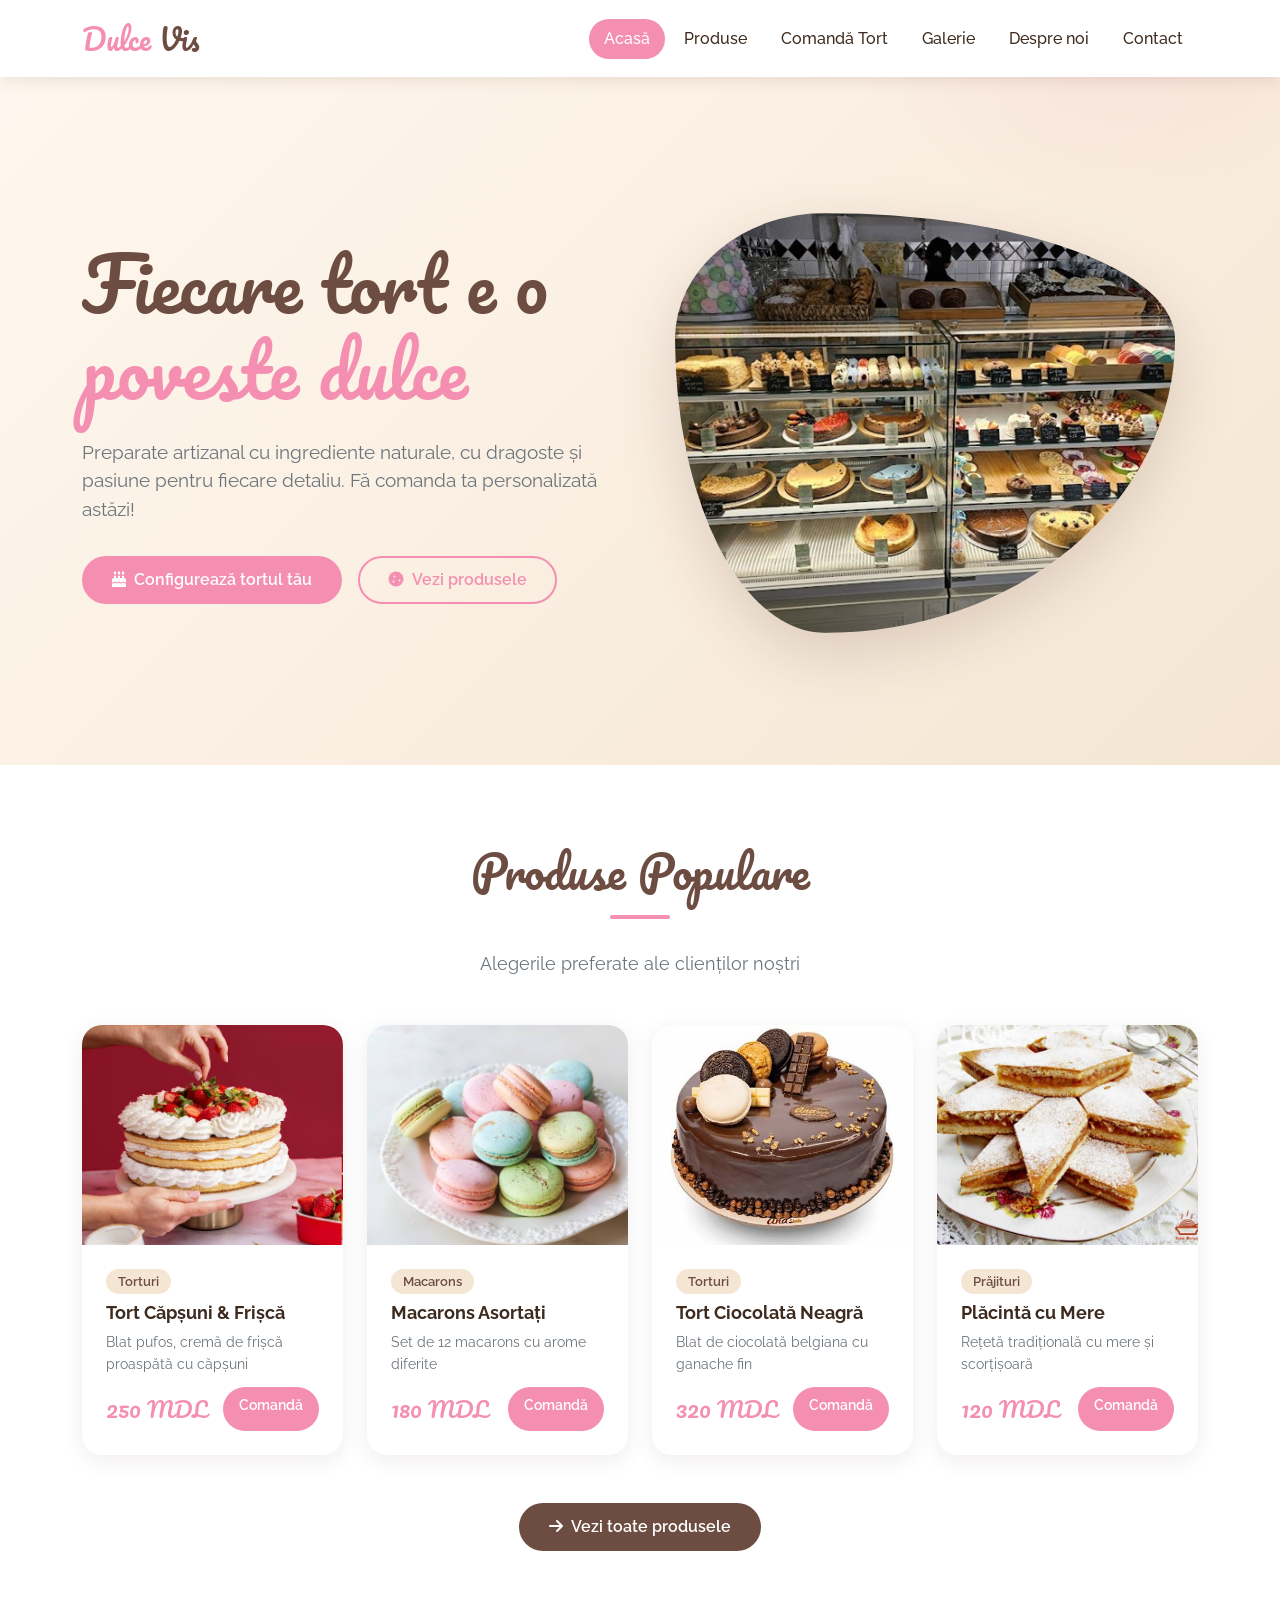
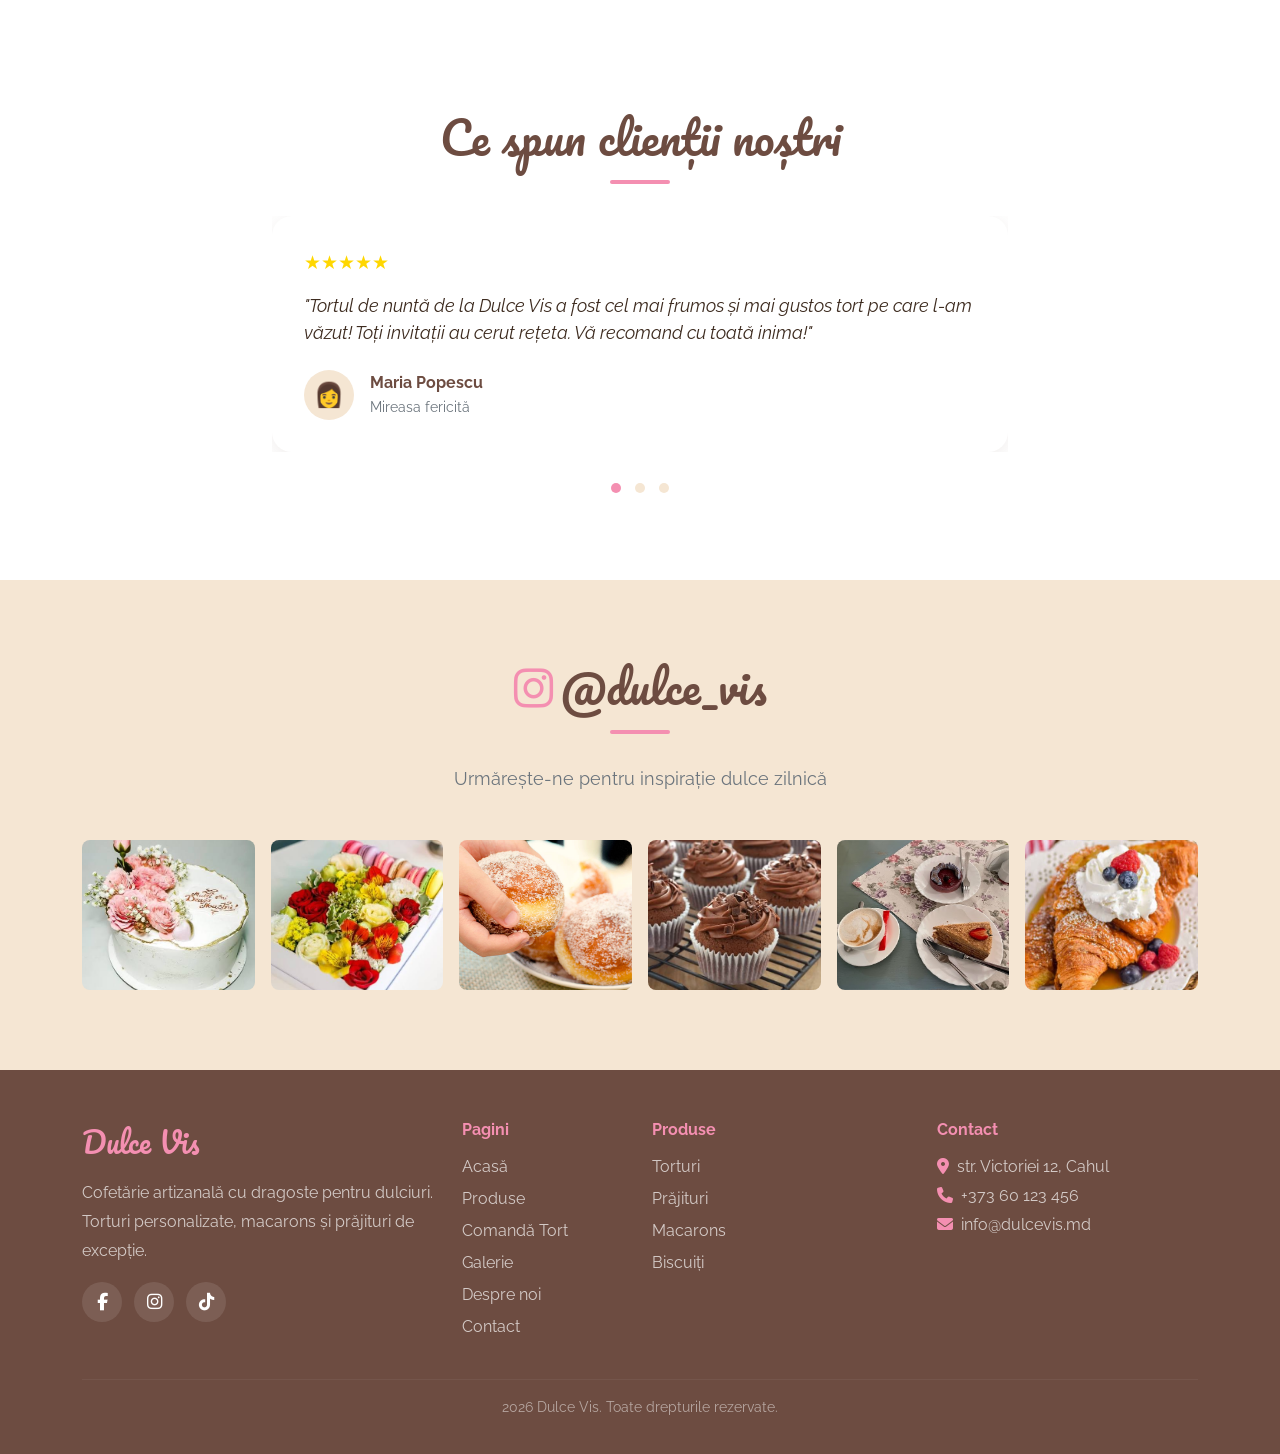
==== commit 045d8d77: "a" ====
--- a/index.html
+++ b/index.html
@@ -130,39 +130,6 @@
   </div>
 </section>
 
-<!-- DE CE DULCE VIS -->
-<section class="section section-bg2">
-  <div class="container">
-    <div class="text-center">
-      <h2 class="section-title">De ce Dulce Vis?</h2>
-      <div class="divider"></div>
-      <p class="section-subtitle">Calitate, pasiune și ingrediente naturale</p>
-    </div>
-    <div class="row g-4 text-center">
-      <div class="col-sm-6 col-lg-3">
-        <div class="avantaj-icon"><i class="fas fa-leaf"></i></div>
-        <h4 style="font-weight:700; color:var(--maro);">Ingrediente Naturale</h4>
-        <p style="color:var(--gri);">Folosim doar ingrediente proaspete, fără conservanți sau coloranți artificiali</p>
-      </div>
-      <div class="col-sm-6 col-lg-3">
-        <div class="avantaj-icon"><i class="fas fa-book-open"></i></div>
-        <h4 style="font-weight:700; color:var(--maro);">Rețete Proprii</h4>
-        <p style="color:var(--gri);">Rețete unice, create și rafinate de-a lungul anilor de cofetarii noștri</p>
-      </div>
-      <div class="col-sm-6 col-lg-3">
-        <div class="avantaj-icon"><i class="fas fa-heart"></i></div>
-        <h4 style="font-weight:700; color:var(--maro);">Cu Dragoste</h4>
-        <p style="color:var(--gri);">Fiecare produs este pregătit cu grijă și atenție la detalii</p>
-      </div>
-      <div class="col-sm-6 col-lg-3">
-        <div class="avantaj-icon"><i class="fas fa-truck"></i></div>
-        <h4 style="font-weight:700; color:var(--maro);">Livrare Rapidă</h4>
-        <p style="color:var(--gri);">Livrăm proaspăt în ziua comenzii, direct la ușa ta</p>
-      </div>
-    </div>
-  </div>
-</section>
-
 <!-- RECENZII -->
 <section class="section section-bg">
   <div class="container">
@@ -227,22 +194,22 @@
     </div>
     <div class="row g-3">
       <div class="col-6 col-md-4 col-lg-2">
-        <img src="https://images.unsplash.com/photo-1464349095431-e9a21285b5f3?w=200&q=80" alt="Post Instagram tort cu flori" class="img-fluid rounded-3" style="height:150px; width:100%; object-fit:cover;">
-      </div>
-      <div class="col-6 col-md-4 col-lg-2">
-        <img src="https://images.unsplash.com/photo-1486427944299-d1955d23e34d?w=200&q=80" alt="Post Instagram macarons" class="img-fluid rounded-3" style="height:150px; width:100%; object-fit:cover;">
-      </div>
-      <div class="col-6 col-md-4 col-lg-2">
-        <img src="https://images.unsplash.com/photo-1551024601-bec78aea704b?w=200&q=80" alt="Post Instagram prajituri" class="img-fluid rounded-3" style="height:150px; width:100%; object-fit:cover;">
-      </div>
-      <div class="col-6 col-md-4 col-lg-2">
-        <img src="https://images.unsplash.com/photo-1563729784474-d77dbb933a9e?w=200&q=80" alt="Post Instagram tort ciocolata" class="img-fluid rounded-3" style="height:150px; width:100%; object-fit:cover;">
-      </div>
-      <div class="col-6 col-md-4 col-lg-2">
-        <img src="https://images.unsplash.com/photo-1587668178277-295251f900ce?w=200&q=80" alt="Post Instagram briose" class="img-fluid rounded-3" style="height:150px; width:100%; object-fit:cover;">
-      </div>
-      <div class="col-6 col-md-4 col-lg-2">
-        <img src="https://images.unsplash.com/photo-1556909114-f6e7ad7d3136?w=200&q=80" alt="Post Instagram cofetarie" class="img-fluid rounded-3" style="height:150px; width:100%; object-fit:cover;">
+        <img src="./img/tort_cu_flori.jpg" alt="Post Instagram tort cu flori" class="img-fluid rounded-3" style="height:150px; width:100%; object-fit:cover;">
+      </div>
+      <div class="col-6 col-md-4 col-lg-2">
+        <img src="./img/macarons.jpg" alt="Post Instagram macarons" class="img-fluid rounded-3" style="height:150px; width:100%; object-fit:cover;">
+      </div>
+      <div class="col-6 col-md-4 col-lg-2">
+        <img src="./img/gogosi.jpg" alt="Post Instagram gogosi" class="img-fluid rounded-3" style="height:150px; width:100%; object-fit:cover;">
+      </div>
+      <div class="col-6 col-md-4 col-lg-2">
+        <img src="img/briose.jpg" alt="Post Instagram briose" class="img-fluid rounded-3" style="height:150px; width:100%; object-fit:cover;">
+      </div>
+      <div class="col-6 col-md-4 col-lg-2">
+        <img src="./img/cofetarie_instagram.jpg" alt="Post Instagram cofetarie" class="img-fluid rounded-3" style="height:150px; width:100%; object-fit:cover;">
+      </div>
+      <div class="col-6 col-md-4 col-lg-2">
+        <img src="./img/croissant.jpg" alt="Post Instagram croissant" class="img-fluid rounded-3" style="height:150px; width:100%; object-fit:cover;">
       </div>
     </div>
   </div>
@@ -292,7 +259,7 @@
     </div>
     <hr style="border-color:rgba(255,255,255,0.2);">
     <p class="text-center" style="color:rgba(255,255,255,0.5); font-size:0.9rem;">
-      © 2026 Dulce Vis. Toate drepturile rezervate. Creat cu <i class="fas fa-heart" style="color:var(--roz)"></i>
+      2026 Dulce Vis. Toate drepturile rezervate.
     </p>
   </div>
 </footer>
